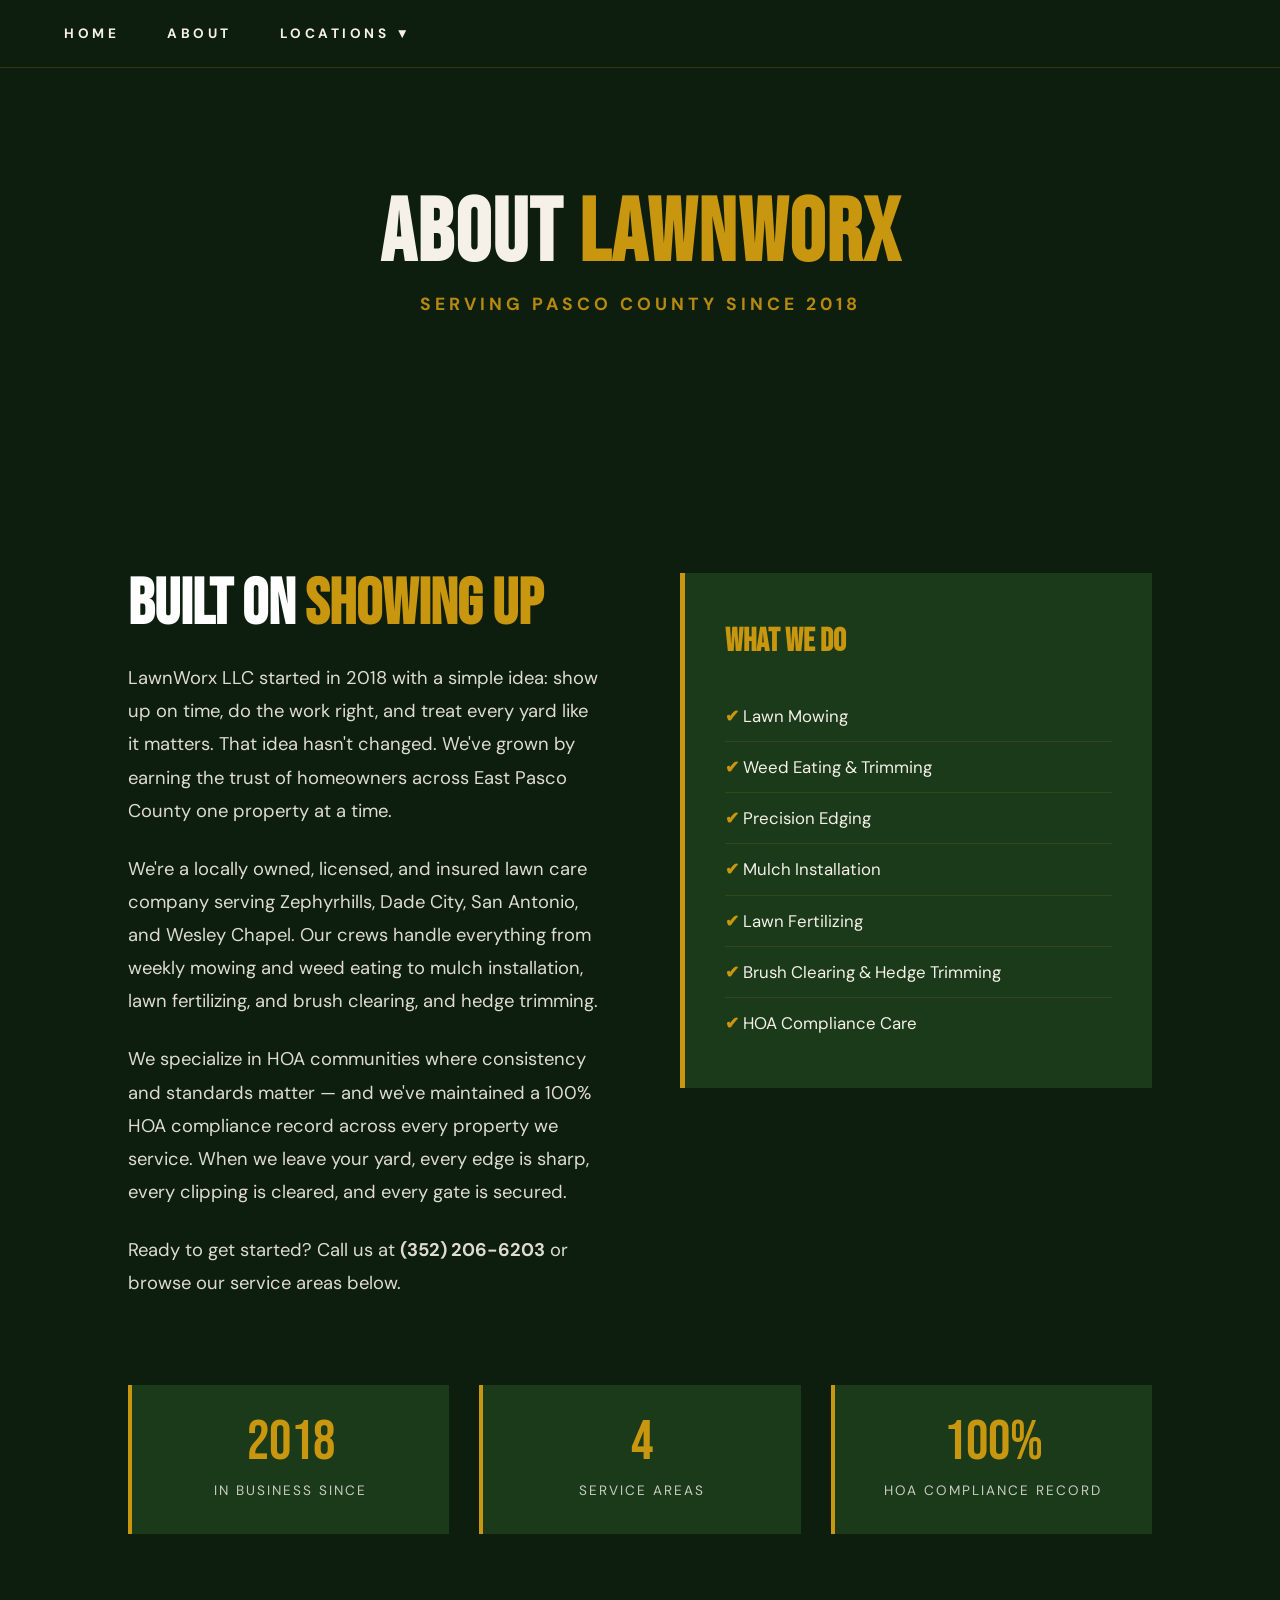
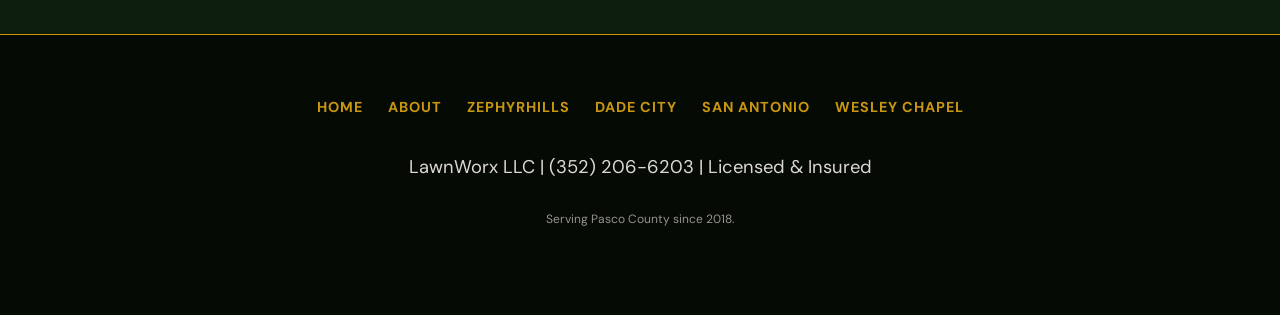
==== about.html @ 27186f51 "Launch LawnWorx LLC static site Full static HTML site for LawnWorx LLC lawn care in Pasco County FL." ====
<!DOCTYPE html>
<html lang="en">
<head>
    <meta charset="UTF-8">
    <meta name="viewport" content="width=device-width, initial-scale=1.0">
    <title>About LawnWorx LLC | Pasco County Lawn Care Since 2018</title>
    <meta name="description" content="LawnWorx LLC has been serving Pasco County homeowners since 2018. Licensed and insured lawn care professionals specializing in mowing, weed eating, mulch, fertilizing, and brush clearing.">
    <link rel="canonical" href="https://lawnworxfl.com/about">
    <link rel="preconnect" href="https://fonts.googleapis.com">
    <link href="https://fonts.googleapis.com/css2?family=Bebas+Neue&family=DM+Sans:wght@300;400;500;700&display=swap" rel="stylesheet">
    <style>
        :root { --gold: #c8960f; --dark-forest: #0e1e0e; --moss: #1a3a1a; --cream: #f5f0e8; --white: #ffffff; --transition: all 0.3s ease; }
        * { margin: 0; padding: 0; box-sizing: border-box; }
        body { font-family: 'DM Sans', sans-serif; background: var(--dark-forest); color: var(--cream); line-height: 1.8; overflow-x: hidden; }

        nav { position: sticky; top: 0; width: 100%; z-index: 1000; display: flex; justify-content: space-between; align-items: center; padding: 1.2rem 5%; background: var(--dark-forest); border-bottom: 1px solid rgba(200,150,15,0.2); }
        .nav-links { display: flex; gap: 3rem; list-style: none; align-items: center; }
        .nav-links a, .dropbtn { color: var(--cream); text-decoration: none; font-size: 0.85rem; font-weight: 700; text-transform: uppercase; letter-spacing: 3.5px; transition: var(--transition); background: none; border: none; cursor: pointer; font-family: inherit; }
        .nav-links a:hover, .dropdown:hover .dropbtn { color: var(--gold); }
        .dropdown { position: relative; display: inline-block; }
        .dropdown-content { display: none; position: absolute; background-color: var(--moss); min-width: 220px; box-shadow: 0px 8px 16px rgba(0,0,0,0.5); z-index: 1; border: 1px solid var(--gold); top: 100%; }
        .dropdown-content a { color: var(--cream); padding: 12px 16px; text-decoration: none; display: block; font-size: 0.75rem; letter-spacing: 1.5px; text-transform: uppercase; }
        .dropdown-content a:hover { background-color: var(--dark-forest); color: var(--gold); }
        .dropdown:hover .dropdown-content { display: block; }
        .hamburger { display: none; flex-direction: column; justify-content: center; gap: 6px; background: none; border: none; cursor: pointer; padding: 4px; }
        .hamburger span { display: block; width: 26px; height: 2px; background: var(--cream); border-radius: 2px; transition: var(--transition); }
        .nav-mobile { display: none; position: absolute; top: 100%; left: 0; width: 100%; background: var(--dark-forest); border-bottom: 2px solid var(--gold); padding: 10px 5% 20px; z-index: 999; }
        .nav-mobile.open { display: block; }
        .nav-mobile a { display: block; color: var(--cream); text-decoration: none; font-size: 0.85rem; font-weight: 700; text-transform: uppercase; letter-spacing: 2px; padding: 14px 0; border-bottom: 1px solid rgba(200,150,15,0.15); }
        .nav-mobile a:last-child { border-bottom: none; }
        .mobile-sub-label { font-size: 0.7rem; font-weight: 700; text-transform: uppercase; letter-spacing: 3px; color: var(--gold); padding: 14px 0 4px; border-bottom: 1px solid rgba(200,150,15,0.15); }
        .nav-mobile .sub-link { padding-left: 20px; font-size: 0.78rem; }

        .page-header { height: 45vh; display: flex; flex-direction: column; align-items: center; justify-content: center; background: linear-gradient(rgba(14,30,14,0.85), rgba(14,30,14,0.85)), url('https://lawnworxfl.com/wp-content/uploads/2026/04/lawnworx-69d4fcec0de21.png'); background-size: cover; background-position: center; text-align: center; padding: 20px; }
        .page-header h1 { font-family: 'Bebas Neue', sans-serif; font-size: 5.5rem; line-height: 0.9; letter-spacing: 2px; }
        .page-header h1 span { color: var(--gold); }
        .page-header p { font-size: 1.1rem; letter-spacing: 4px; text-transform: uppercase; color: var(--gold); font-weight: 700; margin-top: 15px; }

        section { padding: 100px 10%; }
        .about-grid { display: grid; grid-template-columns: 1fr 1fr; gap: 80px; align-items: start; }
        h2 { font-family: 'Bebas Neue', sans-serif; font-size: 4rem; color: var(--white); margin-bottom: 25px; line-height: 1; }
        h2 span { color: var(--gold); }
        p { margin-bottom: 25px; font-size: 1.15rem; opacity: 0.9; }

        .stat-grid { display: grid; grid-template-columns: repeat(3, 1fr); gap: 30px; margin-top: 60px; }
        .stat-card { background: var(--moss); border-left: 4px solid var(--gold); padding: 30px; text-align: center; }
        .stat-num { font-family: 'Bebas Neue', sans-serif; font-size: 3.5rem; color: var(--gold); line-height: 1; }
        .stat-label { font-size: 0.85rem; text-transform: uppercase; letter-spacing: 2px; margin-top: 8px; opacity: 0.8; }

        .services-list { background: var(--moss); border-left: 5px solid var(--gold); padding: 40px; }
        .services-list h3 { font-family: 'Bebas Neue', sans-serif; font-size: 2rem; color: var(--gold); margin-bottom: 20px; }
        .services-list ul { list-style: none; }
        .services-list li { padding: 10px 0; border-bottom: 1px solid rgba(200,150,15,0.15); font-size: 1.05rem; }
        .services-list li:last-child { border-bottom: none; }
        .services-list li::before { content: '✔  '; color: var(--gold); font-weight: bold; }

        footer { padding: 60px 10%; background: #050a05; text-align: center; border-top: 1px solid var(--gold); }
        .footer-nav { margin-bottom: 30px; display: flex; justify-content: center; gap: 25px; flex-wrap: wrap; }
        .footer-nav a { color: var(--gold); text-decoration: none; font-weight: 700; font-size: 0.9rem; text-transform: uppercase; letter-spacing: 1px; }

        @media (max-width: 992px) {
            .about-grid { grid-template-columns: 1fr; }
            .stat-grid { grid-template-columns: 1fr 1fr; }
            .page-header h1 { font-size: 3.5rem; }
            .nav-links { display: none; }
            .hamburger { display: flex; }
            nav { position: relative; }
        }
    </style>
</head>
<body>

    <nav>        <ul class="nav-links">
            <li><a href="index.html">Home</a></li>
            <li><a href="about.html">About</a></li>
            <li class="dropdown">
                <button class="dropbtn">Locations ▼</button>
                <div class="dropdown-content">
                    <a href="zephyrhills.html">Zephyrhills</a>
                    <a href="dade-city.html">Dade City</a>
                    <a href="san-antonio.html">San Antonio</a>
                    <a href="wesley-chapel.html">Wesley Chapel</a>
                </div>
            </li>
            
        </ul>
        <button class="hamburger" id="hamburger" aria-label="Open menu" aria-expanded="false">
            <span></span><span></span><span></span>
        </button>
        <div class="nav-mobile" id="navMobile">
            <a href="index.html">Home</a>
            <a href="about.html">About</a>
            <div class="mobile-sub-label">Locations</div>
            <a href="zephyrhills.html" class="sub-link">Zephyrhills</a>
            <a href="dade-city.html" class="sub-link">Dade City</a>
            <a href="san-antonio.html" class="sub-link">San Antonio</a>
            <a href="wesley-chapel.html" class="sub-link">Wesley Chapel</a>
            
        </div>
    </nav>

    <header class="page-header">
        <h1>About <span>LawnWorx</span></h1>
        <p>Serving Pasco County Since 2018</p>
    </header>

    <section>
        <div class="about-grid">
            <div>
                <h2>Built on <span>Showing Up</span></h2>
                <p>LawnWorx LLC started in 2018 with a simple idea: show up on time, do the work right, and treat every yard like it matters. That idea hasn't changed. We've grown by earning the trust of homeowners across East Pasco County one property at a time.</p>
                <p>We're a locally owned, licensed, and insured lawn care company serving Zephyrhills, Dade City, San Antonio, and Wesley Chapel. Our crews handle everything from weekly mowing and weed eating to mulch installation, lawn fertilizing, and brush clearing, and hedge trimming.</p>
                <p>We specialize in HOA communities where consistency and standards matter — and we've maintained a 100% HOA compliance record across every property we service. When we leave your yard, every edge is sharp, every clipping is cleared, and every gate is secured.</p>
                <p>Ready to get started? Call us at <strong>(352) 206-6203</strong> or browse our service areas below.</p>
            </div>
            <div class="services-list">
                <h3>What We Do</h3>
                <ul>
                    <li>Lawn Mowing</li>
                    <li>Weed Eating &amp; Trimming</li>
                    <li>Precision Edging</li>
                    <li>Mulch Installation</li>
                    <li>Lawn Fertilizing</li>
                    <li>Brush Clearing &amp; Hedge Trimming</li>
                    <li>HOA Compliance Care</li>
                </ul>
            </div>
        </div>

        <div class="stat-grid">
            <div class="stat-card">
                <div class="stat-num">2018</div>
                <div class="stat-label">In Business Since</div>
            </div>
            <div class="stat-card">
                <div class="stat-num">4</div>
                <div class="stat-label">Service Areas</div>
            </div>
            <div class="stat-card">
                <div class="stat-num">100%</div>
                <div class="stat-label">HOA Compliance Record</div>
            </div>
        </div>
    </section>

    <footer>
        <div class="footer-nav">
            <a href="index.html">Home</a>
            <a href="about.html">About</a>
            <a href="zephyrhills.html">Zephyrhills</a>
            <a href="dade-city.html">Dade City</a>
            <a href="san-antonio.html">San Antonio</a>
            <a href="wesley-chapel.html">Wesley Chapel</a>
        </div>
        <p>LawnWorx LLC | (352) 206-6203 | Licensed &amp; Insured</p>
        <p style="opacity: 0.6; margin-top: 10px; font-size: 0.75rem;">Serving Pasco County since 2018.</p>
    </footer>

    <script>
        const hamburger = document.getElementById('hamburger');
        const navMobile = document.getElementById('navMobile');
        hamburger.addEventListener('click', function() {
            const isOpen = navMobile.classList.toggle('open');
            hamburger.setAttribute('aria-expanded', isOpen);
        });
    </script>
</body>
</html>
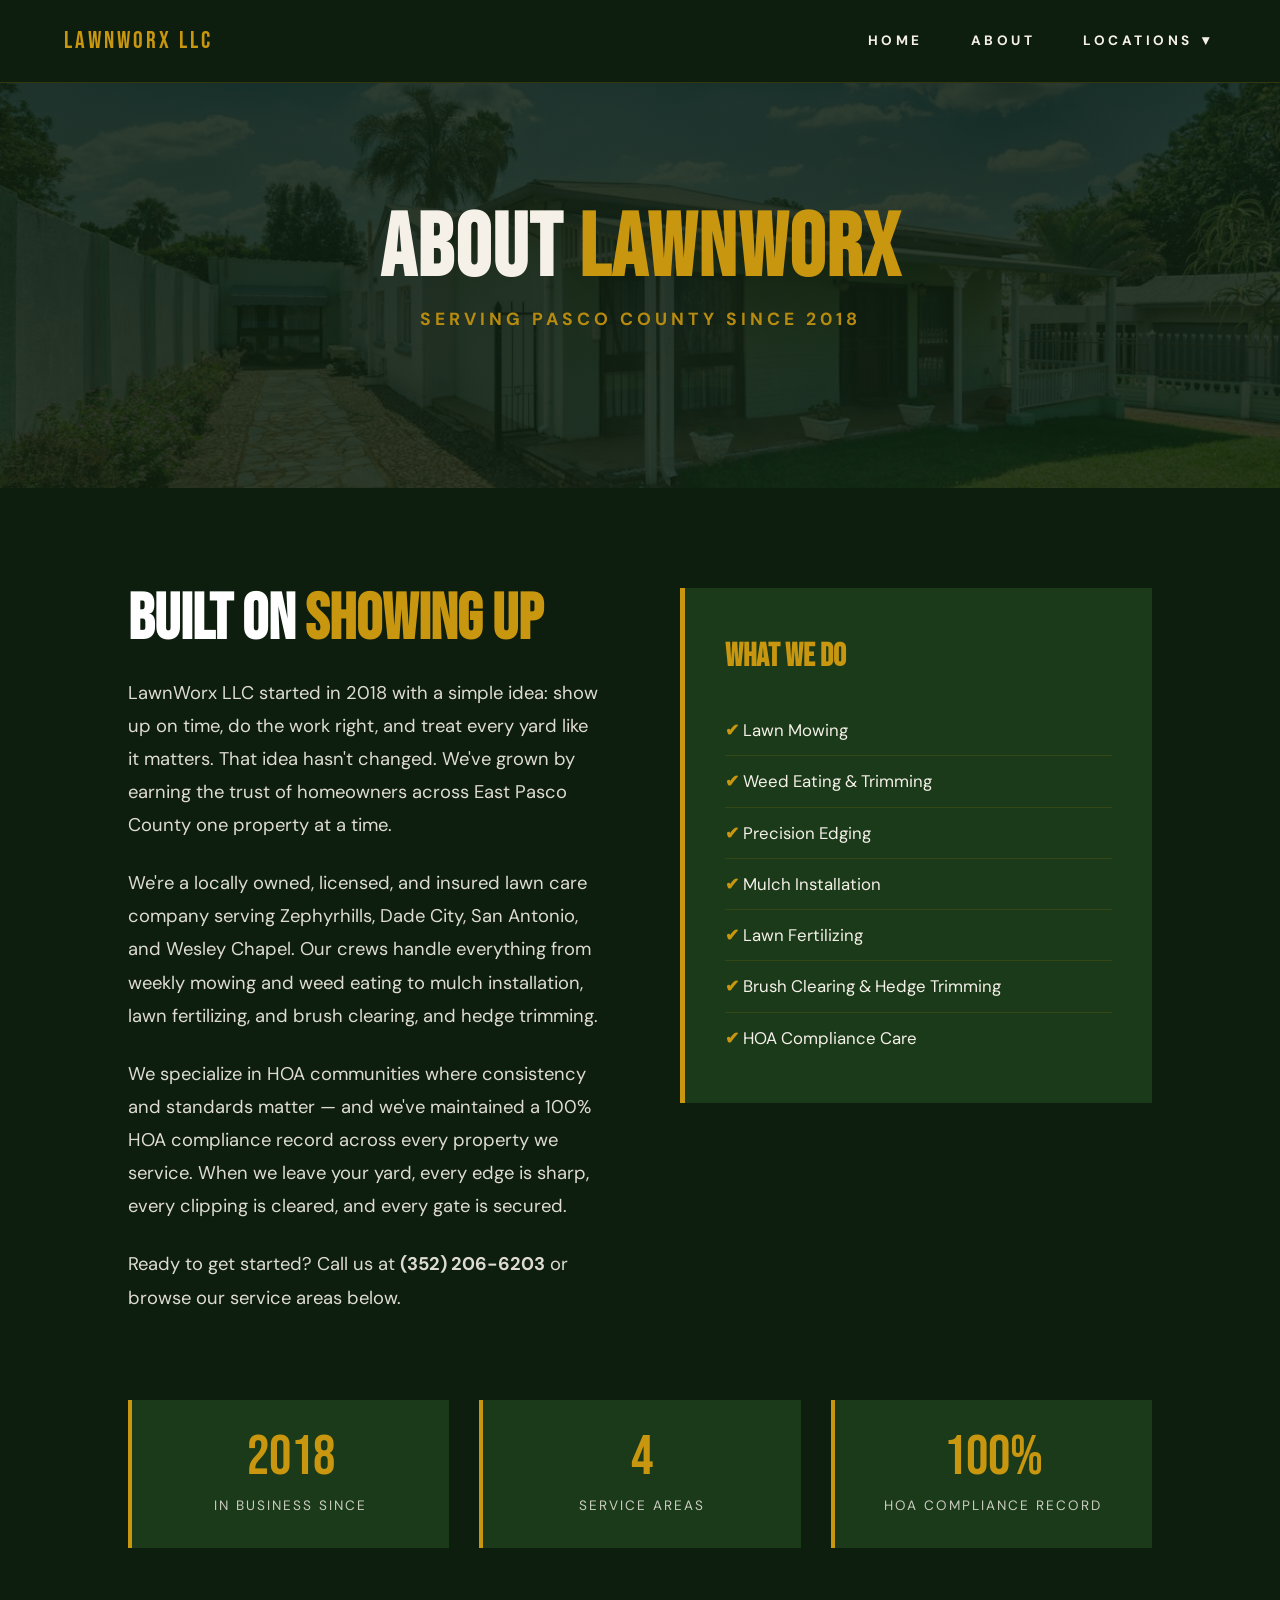
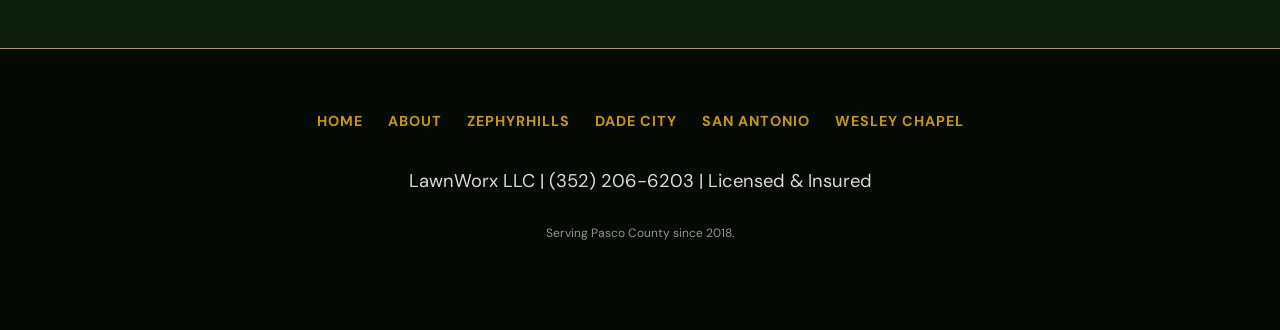
==== commit ffa3bbb1: "Fix LawnWorx images and mobile highlight layout" ====
--- a/about.html
+++ b/about.html
@@ -31,7 +31,7 @@
         .mobile-sub-label { font-size: 0.7rem; font-weight: 700; text-transform: uppercase; letter-spacing: 3px; color: var(--gold); padding: 14px 0 4px; border-bottom: 1px solid rgba(200,150,15,0.15); }
         .nav-mobile .sub-link { padding-left: 20px; font-size: 0.78rem; }
 
-        .page-header { height: 45vh; display: flex; flex-direction: column; align-items: center; justify-content: center; background: linear-gradient(rgba(14,30,14,0.85), rgba(14,30,14,0.85)), url('https://lawnworxfl.com/wp-content/uploads/2026/04/lawnworx-69d4fcec0de21.png'); background-size: cover; background-position: center; text-align: center; padding: 20px; }
+        .page-header { height: 45vh; display: flex; flex-direction: column; align-items: center; justify-content: center; background: linear-gradient(rgba(14,30,14,0.85), rgba(14,30,14,0.85)), url('images/photos/community-homes.jpg'); background-size: cover; background-position: center; text-align: center; padding: 20px; }
         .page-header h1 { font-family: 'Bebas Neue', sans-serif; font-size: 5.5rem; line-height: 0.9; letter-spacing: 2px; }
         .page-header h1 span { color: var(--gold); }
         .page-header p { font-size: 1.1rem; letter-spacing: 4px; text-transform: uppercase; color: var(--gold); font-weight: 700; margin-top: 15px; }
@@ -70,7 +70,9 @@
 </head>
 <body>
 
-    <nav>        <ul class="nav-links">
+    <nav>
+        <a href="index.html" class="nav-logo" style="font-family:'Bebas Neue',sans-serif;font-size:1.5rem;color:#c8960f;text-decoration:none;letter-spacing:3px;">LawnWorx LLC</a>
+        <ul class="nav-links">
             <li><a href="index.html">Home</a></li>
             <li><a href="about.html">About</a></li>
             <li class="dropdown">
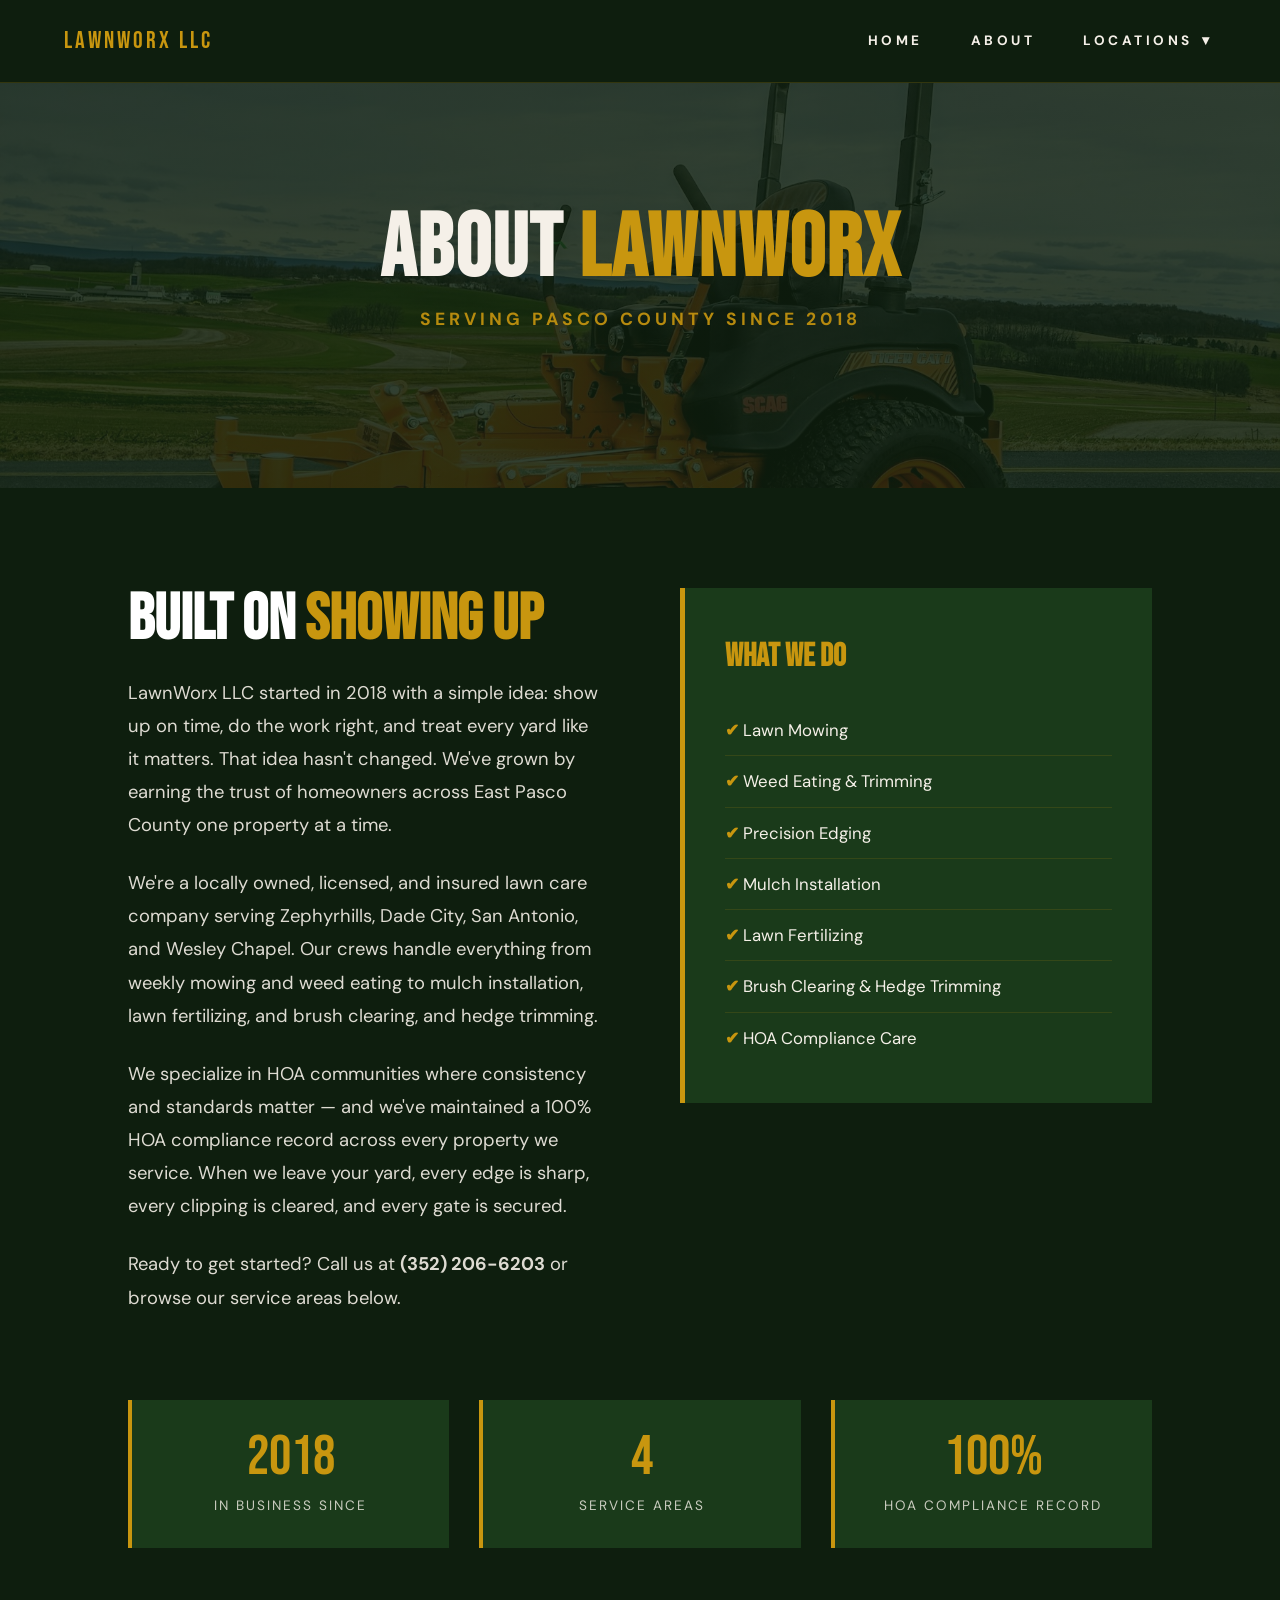
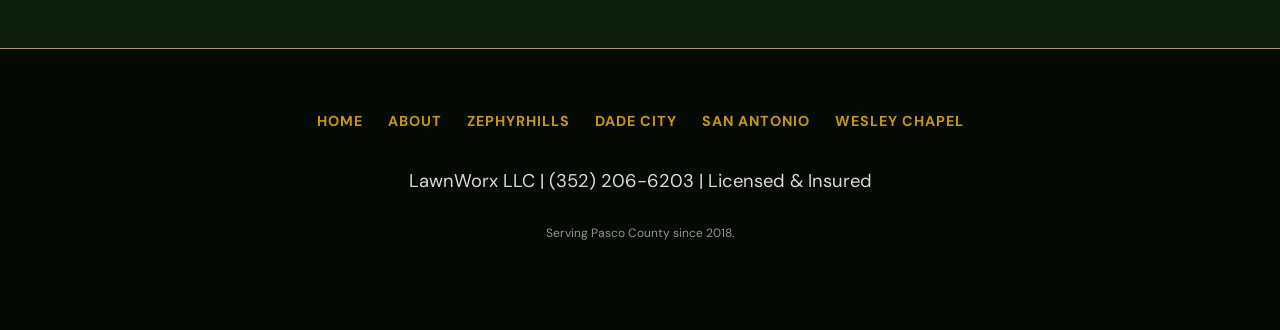
==== commit 2a33881d: "Refine LawnWorx hero and dedupe site imagery" ====
--- a/about.html
+++ b/about.html
@@ -31,7 +31,7 @@
         .mobile-sub-label { font-size: 0.7rem; font-weight: 700; text-transform: uppercase; letter-spacing: 3px; color: var(--gold); padding: 14px 0 4px; border-bottom: 1px solid rgba(200,150,15,0.15); }
         .nav-mobile .sub-link { padding-left: 20px; font-size: 0.78rem; }
 
-        .page-header { height: 45vh; display: flex; flex-direction: column; align-items: center; justify-content: center; background: linear-gradient(rgba(14,30,14,0.85), rgba(14,30,14,0.85)), url('images/photos/community-homes.jpg'); background-size: cover; background-position: center; text-align: center; padding: 20px; }
+        .page-header { height: 45vh; display: flex; flex-direction: column; align-items: center; justify-content: center; background: linear-gradient(rgba(14,30,14,0.85), rgba(14,30,14,0.85)), url('images/photos/hero-zero-turn.jpg'); background-size: cover; background-position: center; text-align: center; padding: 20px; }
         .page-header h1 { font-family: 'Bebas Neue', sans-serif; font-size: 5.5rem; line-height: 0.9; letter-spacing: 2px; }
         .page-header h1 span { color: var(--gold); }
         .page-header p { font-size: 1.1rem; letter-spacing: 4px; text-transform: uppercase; color: var(--gold); font-weight: 700; margin-top: 15px; }
